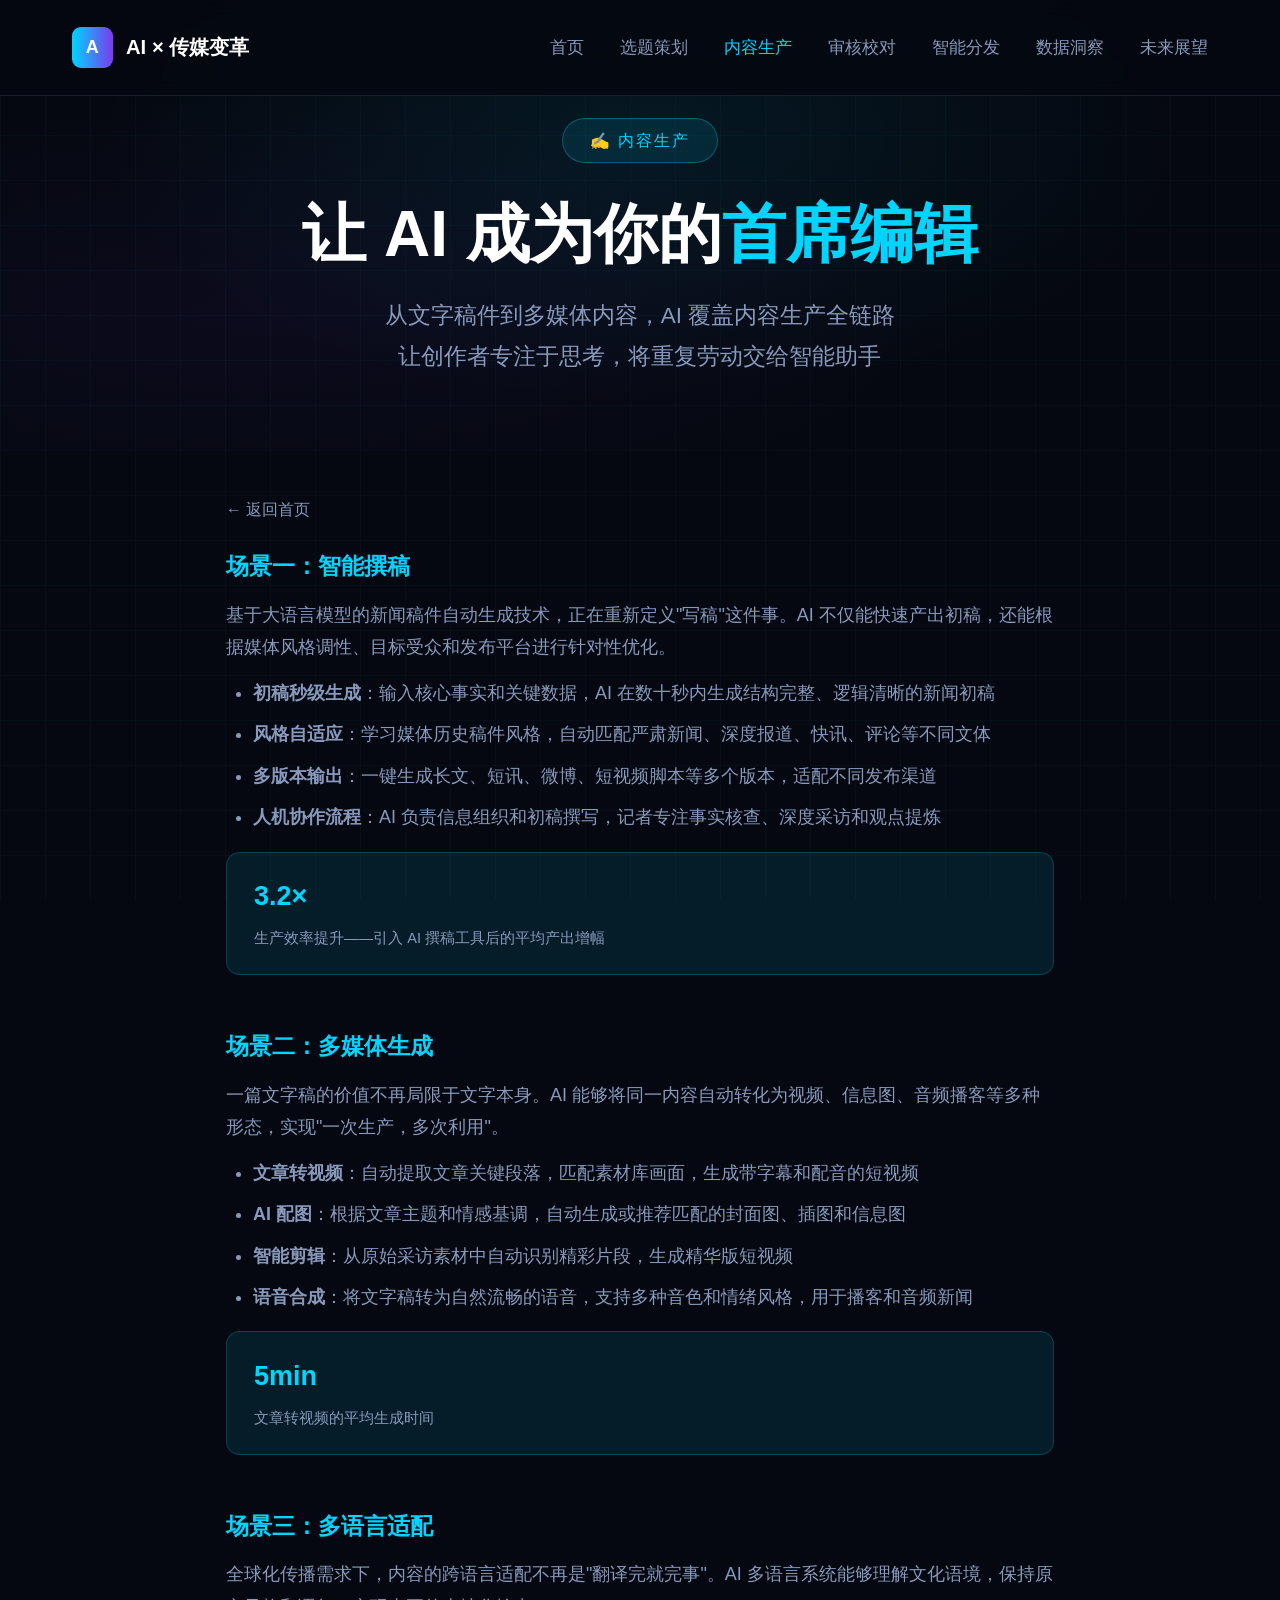
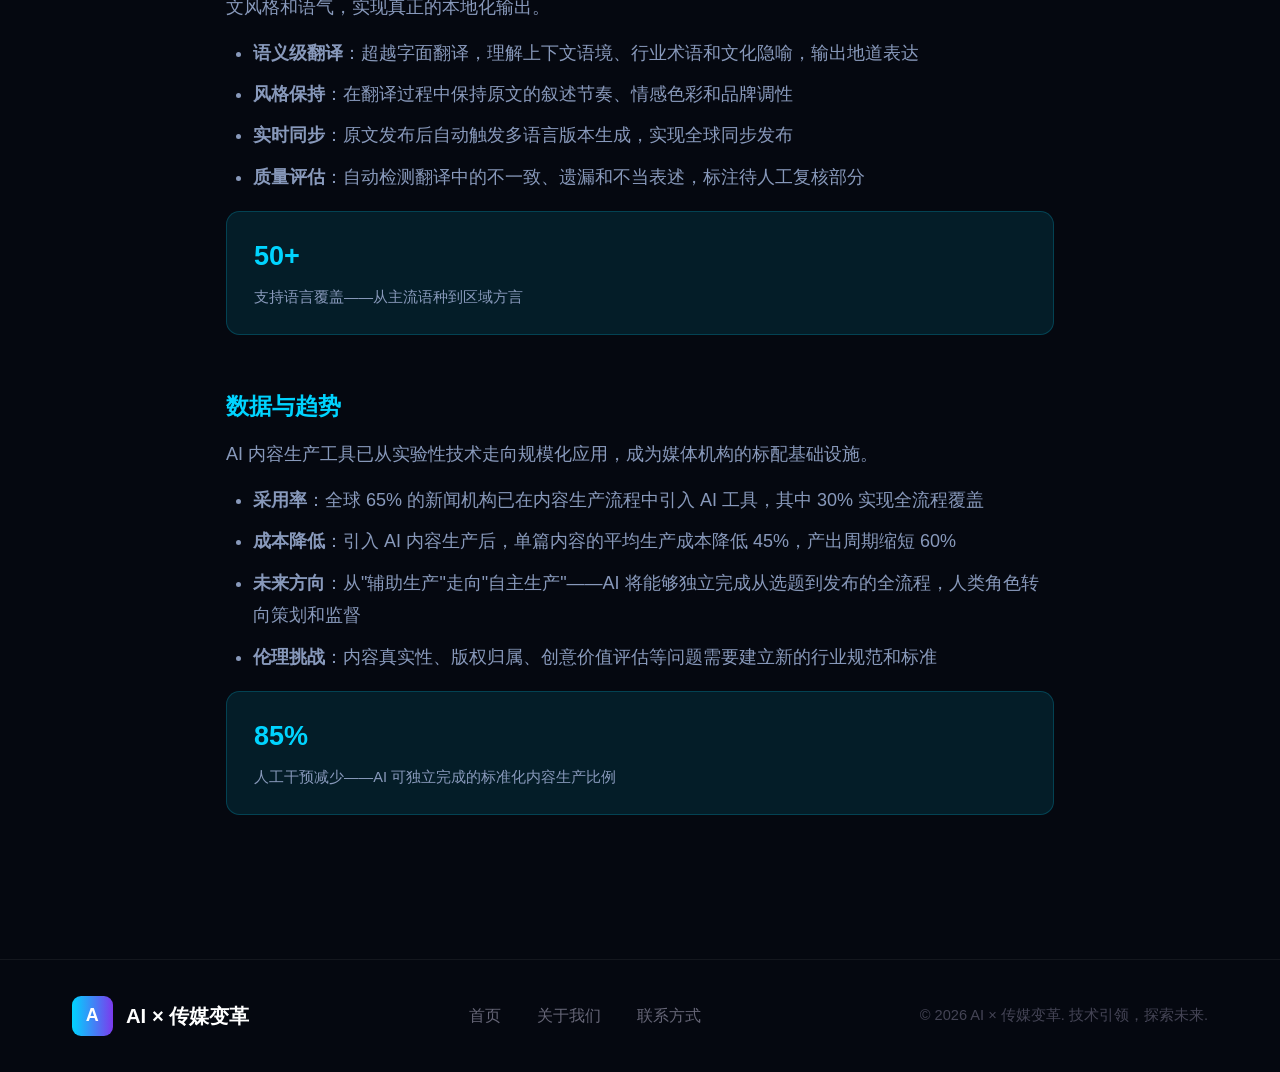
==== content-production.html @ c28b7c1d "fix: add anchor links so each card jumps to its specific section - Add unique id attributes to all 1" ====
<!DOCTYPE html>
<html lang="zh-CN">
<head>
  <meta charset="UTF-8">
  <meta name="viewport" content="width=device-width, initial-scale=1.0">
  <meta name="description" content="AI如何革新传媒内容生产——智能撰稿、多媒体生成、多语言适配">
  <title>内容生产 | AI × 传媒变革</title>
  <link rel="stylesheet" href="styles.css">
  <style>
    .detail-hero {
      min-height: 50vh; padding-top: 5rem;
      display: flex; align-items: center; justify-content: center; text-align: center;
      background: radial-gradient(ellipse at 50% 30%, color-mix(in srgb, var(--theme-color) 8%, transparent) 0%, transparent 60%),
        radial-gradient(ellipse at 20% 70%, rgba(124, 58, 237, 0.06) 0%, transparent 50%);
    }
    .detail-content { max-width: min(90vw, 50rem); margin: 0 auto; padding: 2.5rem 2rem 5rem; }
    .detail-section { margin-bottom: 3rem; }
    .detail-section h3 { font-size: 1.25rem; margin-bottom: 0.75rem; color: var(--theme-color, var(--cyan)); }
    .detail-section p { color: var(--text-secondary); line-height: 1.8; margin-bottom: 0.75rem; }
    .detail-section ul { color: var(--text-secondary); line-height: 1.8; padding-left: 1.5rem; }
    .detail-section li { margin-bottom: 0.5rem; }
    .detail-back { display: inline-flex; align-items: center; gap: 0.5rem; color: var(--text-secondary); font-size: 0.875rem; margin-bottom: 1.5rem; transition: color 0.3s; }
    .detail-back:hover { color: var(--cyan); }
    .detail-highlight { background: color-mix(in srgb, var(--theme-color) 10%, transparent); border: 1px solid color-mix(in srgb, var(--theme-color) 20%, transparent); border-radius: 0.75rem; padding: 1.25rem 1.5rem; margin: 1rem 0; }
    .detail-highlight strong { color: var(--theme-color); font-size: 1.5rem; display: block; margin-bottom: 0.25rem; }
    .detail-highlight span { color: var(--text-secondary); font-size: 0.8125rem; }
  </style>
</head>
<body style="--theme-color: var(--cyan);">
  <nav class="navbar">
    <div class="navbar__logo">
      <div class="navbar__logo-icon">A</div>
      <span class="navbar__logo-text">AI × 传媒变革</span>
    </div>
    <div class="navbar__links">
      <a href="index.html" class="navbar__link">首页</a>
      <a href="index.html#topic" class="navbar__link">选题策划</a>
      <a href="index.html#produce" class="navbar__link navbar__link--active">内容生产</a>
      <a href="index.html#review" class="navbar__link">审核校对</a>
      <a href="index.html#distribute" class="navbar__link">智能分发</a>
      <a href="index.html#insight" class="navbar__link">数据洞察</a>
      <a href="index.html#future" class="navbar__link">未来展望</a>
    </div>
  </nav>

  <section class="detail-hero">
    <div class="hero__grid-bg"></div>
    <div class="hero__content">
      <div class="hero__badge">✍️ 内容生产</div>
      <h1 class="hero__title">让 AI 成为你的<span style="color: var(--cyan)">首席编辑</span></h1>
      <p class="hero__subtitle">从文字稿件到多媒体内容，AI 覆盖内容生产全链路<br>让创作者专注于思考，将重复劳动交给智能助手</p>
    </div>
  </section>

  <main class="detail-content">
    <a href="index.html" class="detail-back">← 返回首页</a>

    <article class="detail-section" id="smart-writing">
      <h3>场景一：智能撰稿</h3>
      <p>基于大语言模型的新闻稿件自动生成技术，正在重新定义"写稿"这件事。AI 不仅能快速产出初稿，还能根据媒体风格调性、目标受众和发布平台进行针对性优化。</p>
      <ul>
        <li><strong>初稿秒级生成</strong>：输入核心事实和关键数据，AI 在数十秒内生成结构完整、逻辑清晰的新闻初稿</li>
        <li><strong>风格自适应</strong>：学习媒体历史稿件风格，自动匹配严肃新闻、深度报道、快讯、评论等不同文体</li>
        <li><strong>多版本输出</strong>：一键生成长文、短讯、微博、短视频脚本等多个版本，适配不同发布渠道</li>
        <li><strong>人机协作流程</strong>：AI 负责信息组织和初稿撰写，记者专注事实核查、深度采访和观点提炼</li>
      </ul>
      <div class="detail-highlight">
        <strong>3.2×</strong>
        <span>生产效率提升——引入 AI 撰稿工具后的平均产出增幅</span>
      </div>
    </article>

    <article class="detail-section" id="multimedia-generation">
      <h3>场景二：多媒体生成</strong></h3>
      <p>一篇文字稿的价值不再局限于文字本身。AI 能够将同一内容自动转化为视频、信息图、音频播客等多种形态，实现"一次生产，多次利用"。</p>
      <ul>
        <li><strong>文章转视频</strong>：自动提取文章关键段落，匹配素材库画面，生成带字幕和配音的短视频</li>
        <li><strong>AI 配图</strong>：根据文章主题和情感基调，自动生成或推荐匹配的封面图、插图和信息图</li>
        <li><strong>智能剪辑</strong>：从原始采访素材中自动识别精彩片段，生成精华版短视频</li>
        <li><strong>语音合成</strong>：将文字稿转为自然流畅的语音，支持多种音色和情绪风格，用于播客和音频新闻</li>
      </ul>
      <div class="detail-highlight">
        <strong>5min</strong>
        <span>文章转视频的平均生成时间</span>
      </div>
    </article>

    <article class="detail-section" id="multilingual-adaptation">
      <h3>场景三：多语言适配</h3>
      <p>全球化传播需求下，内容的跨语言适配不再是"翻译完就完事"。AI 多语言系统能够理解文化语境，保持原文风格和语气，实现真正的本地化输出。</p>
      <ul>
        <li><strong>语义级翻译</strong>：超越字面翻译，理解上下文语境、行业术语和文化隐喻，输出地道表达</li>
        <li><strong>风格保持</strong>：在翻译过程中保持原文的叙述节奏、情感色彩和品牌调性</li>
        <li><strong>实时同步</strong>：原文发布后自动触发多语言版本生成，实现全球同步发布</li>
        <li><strong>质量评估</strong>：自动检测翻译中的不一致、遗漏和不当表述，标注待人工复核部分</li>
      </ul>
      <div class="detail-highlight">
        <strong>50+</strong>
        <span>支持语言覆盖——从主流语种到区域方言</span>
      </div>
    </article>

    <article class="detail-section">
      <h3>数据与趋势</h3>
      <p>AI 内容生产工具已从实验性技术走向规模化应用，成为媒体机构的标配基础设施。</p>
      <ul>
        <li><strong>采用率</strong>：全球 65% 的新闻机构已在内容生产流程中引入 AI 工具，其中 30% 实现全流程覆盖</li>
        <li><strong>成本降低</strong>：引入 AI 内容生产后，单篇内容的平均生产成本降低 45%，产出周期缩短 60%</li>
        <li><strong>未来方向</strong>：从"辅助生产"走向"自主生产"——AI 将能够独立完成从选题到发布的全流程，人类角色转向策划和监督</li>
        <li><strong>伦理挑战</strong>：内容真实性、版权归属、创意价值评估等问题需要建立新的行业规范和标准</li>
      </ul>
      <div class="detail-highlight">
        <strong>85%</strong>
        <span>人工干预减少——AI 可独立完成的标准化内容生产比例</span>
      </div>
    </article>
  </main>

  <footer class="footer">
    <div class="footer__inner">
      <div class="navbar__logo">
        <div class="navbar__logo-icon">A</div>
        <span class="navbar__logo-text">AI × 传媒变革</span>
      </div>
      <div class="footer__links">
        <a href="index.html">首页</a>
        <a href="#">关于我们</a>
        <a href="#">联系方式</a>
      </div>
      <div class="footer__copyright">© 2026 AI × 传媒变革. 技术引领，探索未来.</div>
    </div>
  </footer>
  <script src="scripts.js"></script>
</body>
</html>
---- styles.css ----
*, *::before, *::after { margin: 0; padding: 0; box-sizing: border-box; }
:root {
  --bg: #050810;
  --bg-card: rgba(255,255,255,0.03);
  --text: #fff;
  --text-secondary: #8899bb;
  --text-muted: #667;
  --text-dim: #445;
  --cyan: #00d4ff;
  --purple: #7c3aed;
  --gold: #f59e0b;
  --green: #10b981;
  --orange: #f97316;
  --pink: #ec4899;
  --gradient: linear-gradient(90deg, #00d4ff, #7c3aed);
}

/* 基准字体随视口平滑缩放：小屏14px → 中屏16px → 大屏18px */
html {
  font-size: clamp(14px, 0.5vw + 12px, 18px);
  scroll-behavior: smooth;
}

body {
  font-family: -apple-system, BlinkMacSystemFont, "Segoe UI", Roboto, "PingFang SC", "Microsoft YaHei", sans-serif;
  background: var(--bg);
  color: var(--text);
  line-height: 1.6;
  overflow-x: hidden;
}
a { text-decoration: none; color: inherit; }

/* Navbar */
.navbar {
  position: fixed; top: 0; left: 0; right: 0; z-index: 100;
  display: flex; align-items: center; justify-content: space-between;
  padding: 1.5rem 4rem;
  background: rgba(5, 8, 16, 0.9);
  border-bottom: 1px solid rgba(0, 212, 255, 0.15);
  backdrop-filter: blur(10px);
  transition: box-shadow 0.3s, border-color 0.3s;
}
.navbar__logo { display: flex; align-items: center; gap: 0.75rem; }
.navbar__logo-icon {
  width: 2.25rem; height: 2.25rem; background: var(--gradient);
  border-radius: 0.5rem; display: flex; align-items: center; justify-content: center;
  font-size: 1rem; font-weight: bold; color: var(--text);
}
.navbar__logo-text { font-size: 1.125rem; font-weight: 600; }
.navbar__links { display: flex; gap: 2rem; }
.navbar__link { font-size: 0.9375rem; color: var(--text-secondary); transition: color 0.3s; }
.navbar__link:hover, .navbar__link--active { color: var(--cyan); }
.navbar__cta {
  background: var(--gradient); color: var(--text); padding: 0.625rem 1.5rem;
  border-radius: 1.5rem; font-size: 0.875rem; font-weight: 600; transition: box-shadow 0.3s;
}
.navbar__cta:hover { box-shadow: 0 0 1.25rem rgba(0, 212, 255, 0.4); }

/* Buttons */
.btn {
  display: inline-block; padding: 1rem 2.5rem; border-radius: 1.75rem;
  font-size: 1rem; font-weight: 600; transition: all 0.3s;
}
.btn--primary {
  background: linear-gradient(135deg, #00d4ff, #0099cc); color: var(--text);
  box-shadow: 0 0 1.25rem rgba(0, 212, 255, 0.3);
}
.btn--primary:hover { box-shadow: 0 0 1.875rem rgba(0, 212, 255, 0.5); transform: translateY(-2px); }
.btn--outline {
  border: 1px solid rgba(0, 212, 255, 0.4); color: var(--cyan);
}
.btn--outline:hover { border-color: var(--cyan); background: rgba(0, 212, 255, 0.05); transform: translateY(-2px); }

/* Hero */
.hero {
  position: relative; min-height: 100vh;
  display: flex; align-items: center; justify-content: center;
  text-align: center; padding: 9rem 4rem 4rem;
  background:
    radial-gradient(ellipse at 50% 30%, rgba(0, 212, 255, 0.08) 0%, transparent 60%),
    radial-gradient(ellipse at 20% 70%, rgba(124, 58, 237, 0.06) 0%, transparent 50%),
    radial-gradient(ellipse at 80% 70%, rgba(249, 115, 22, 0.04) 0%, transparent 50%);
}
.hero__grid-bg {
  position: absolute; inset: 0;
  background-image:
    linear-gradient(rgba(0, 212, 255, 0.03) 1px, transparent 1px),
    linear-gradient(90deg, rgba(0, 212, 255, 0.03) 1px, transparent 1px);
  background-size: 2.5rem 2.5rem; pointer-events: none;
}
.hero__content {
  position: relative; display: flex; flex-direction: column; align-items: center;
  width: min(90vw, 68rem);
}
.hero__badge {
  display: inline-block; background: rgba(0, 212, 255, 0.1);
  border: 1px solid rgba(0, 212, 255, 0.3); border-radius: 1.5rem;
  padding: 0.5rem 1.5rem; font-size: 0.875rem; color: var(--cyan); letter-spacing: 2px; margin-bottom: 2rem;
}
.hero__title {
  font-size: clamp(2.5rem, 5vw, 4.5rem);
  font-weight: 800; line-height: 1.1; margin-bottom: 1.5rem;
}
.hero__title-gradient {
  background: var(--gradient); -webkit-background-clip: text; -webkit-text-fill-color: transparent; background-clip: text;
}
.hero__subtitle { font-size: 1.25rem; color: var(--text-secondary); line-height: 1.8; margin-bottom: 2.5rem; }
.hero__buttons { display: flex; gap: 1.25rem; margin-bottom: 3rem; flex-wrap: wrap; justify-content: center; }
.hero__stats {
  display: flex; width: 100%; max-width: 45rem;
  background: var(--bg-card); border: 1px solid rgba(255, 255, 255, 0.06);
  border-radius: 1rem; overflow: hidden;
}
.hero__stat { flex: 1; padding: 1.75rem 1.25rem; text-align: center; border-right: 1px solid rgba(255, 255, 255, 0.06); }
.hero__stat:last-child { border-right: none; }
.hero__stat-value { font-size: 2.5rem; font-weight: 800; }
.hero__stat-label { font-size: 0.875rem; color: var(--text-muted); margin-top: 0.5rem; }
.hero__scroll-hint { margin-top: 2.5rem; font-size: 0.8125rem; color: var(--text-dim); animation: pulse 2s infinite; }
@keyframes pulse { 0%, 100% { opacity: 0.4; } 50% { opacity: 1; } }

/* Scene sections */
.scene { padding: 7rem 4rem; text-align: center; }
.scene--orange { --theme-color: var(--orange); }
.scene--cyan   { --theme-color: var(--cyan); }
.scene--purple { --theme-color: var(--purple); }
.scene--gold   { --theme-color: var(--gold); }
.scene--green  { --theme-color: var(--green); }
.scene--pink   { --theme-color: var(--pink); }

.scene__divider {
  width: 5rem; height: 0.25rem;
  background: linear-gradient(90deg, var(--theme-color), transparent);
  margin: 0 auto 2.5rem; border-radius: 2px;
}
.scene__label { display: inline-flex; align-items: center; gap: 0.75rem; margin-bottom: 1.25rem; }
.scene__icon {
  width: 2.75rem; height: 2.75rem;
  background: color-mix(in srgb, var(--theme-color) 15%, transparent);
  border: 1px solid color-mix(in srgb, var(--theme-color) 30%, transparent);
  border-radius: 0.625rem; display: flex; align-items: center; justify-content: center;
  font-size: 1.375rem;
}
.scene__label-text { font-size: 0.875rem; color: var(--theme-color); letter-spacing: 3px; text-transform: uppercase; }
.scene__title {
  font-size: clamp(1.75rem, 3vw, 2.5rem);
  font-weight: 700; margin-bottom: 1.25rem;
}
.scene__title em { font-style: normal; color: var(--theme-color); }
.scene__desc {
  font-size: 1.125rem; color: var(--text-secondary);
  width: min(90vw, 50rem); margin: 0 auto 3rem; line-height: 1.8;
}
.scene__cards {
  display: flex; gap: 1.5rem; justify-content: center; margin-bottom: 2.5rem; flex-wrap: wrap;
}
.scene__card {
  flex: 1 1 20rem; max-width: 24rem;
  background: color-mix(in srgb, var(--theme-color) 5%, transparent);
  border: 1px solid color-mix(in srgb, var(--theme-color) 15%, transparent);
  border-radius: 1rem; padding: 2.25rem 2rem; text-align: center;
  transition: all 0.3s; cursor: pointer;
}
.scene__card:hover {
  border-color: color-mix(in srgb, var(--theme-color) 40%, transparent);
  transform: translateY(-4px); box-shadow: 0 0.5rem 2rem color-mix(in srgb, var(--theme-color) 10%, transparent);
}
.scene__card-icon {
  width: 3.5rem; height: 3.5rem;
  background: color-mix(in srgb, var(--theme-color) 10%, transparent);
  border-radius: 0.875rem; display: flex; align-items: center; justify-content: center;
  margin: 0 auto 1rem; font-size: 1.625rem;
}
.scene__card-title { font-size: 1.25rem; font-weight: 600; margin-bottom: 0.75rem; }
.scene__card-desc { font-size: 0.9375rem; color: var(--text-secondary); line-height: 1.6; }
.scene__data {
  display: inline-flex;
  background: color-mix(in srgb, var(--theme-color) 5%, transparent);
  border: 1px solid color-mix(in srgb, var(--theme-color) 15%, transparent);
  border-radius: 1rem; overflow: hidden;
}
.scene__data-item {
  padding: 1.5rem 2.5rem; text-align: center;
  border-right: 1px solid color-mix(in srgb, var(--theme-color) 10%, transparent);
}
.scene__data-item:last-child { border-right: none; }
.scene__data-value { font-size: 2rem; font-weight: 800; color: var(--theme-color); }
.scene__data-label { font-size: 0.875rem; color: var(--text-muted); margin-top: 0.375rem; }

/* CTA Section */
.cta-section {
  position: relative; padding: 7rem 4rem; text-align: center;
  background: radial-gradient(ellipse at 50% 100%, rgba(0, 212, 255, 0.08) 0%, transparent 60%);
}
.cta-section__grid-bg {
  position: absolute; inset: 0;
  background-image: linear-gradient(rgba(0, 212, 255, 0.02) 1px, transparent 1px),
    linear-gradient(90deg, rgba(0, 212, 255, 0.02) 1px, transparent 1px);
  background-size: 2.5rem 2.5rem; pointer-events: none;
}
.cta-section__content { position: relative; }
.cta-section__divider {
  width: 5rem; height: 0.25rem;
  background: linear-gradient(90deg, transparent, #00d4ff, transparent);
  margin: 0 auto 2rem; border-radius: 2px;
}
.cta-section__title {
  font-size: clamp(1.75rem, 3.5vw, 2.625rem);
  font-weight: 700; margin-bottom: 1.25rem;
}
.cta-section__title-gradient {
  background: var(--gradient); -webkit-background-clip: text; -webkit-text-fill-color: transparent; background-clip: text;
}
.cta-section__subtitle { font-size: 1.125rem; color: var(--text-secondary); margin-bottom: 2.5rem; }
.cta-section__buttons { display: flex; gap: 1.25rem; justify-content: center; flex-wrap: wrap; }

/* Footer */
.footer { border-top: 1px solid rgba(255, 255, 255, 0.06); }
.footer__inner {
  display: flex; align-items: center; justify-content: space-between;
  padding: 2rem 4rem; flex-wrap: wrap; gap: 1rem;
}
.footer__links { display: flex; gap: 2rem; font-size: 0.875rem; color: var(--text-muted); }
.footer__links a:hover { color: var(--cyan); }
.footer__copyright { font-size: 0.8125rem; color: var(--text-dim); }

/* Scroll reveal animation */
.reveal {
  opacity: 0;
  transform: translateY(30px);
  transition: opacity 0.6s ease-out, transform 0.6s ease-out;
}
.reveal.visible {
  opacity: 1;
  transform: translateY(0);
}

/* Responsive */
@media (max-width: 768px) {
  .navbar { padding: 1rem 1.5rem; }
  .navbar__links { display: none; }
  .hero { padding: 7rem 1.5rem 2.5rem; }
  .hero__stats { flex-wrap: wrap; }
  .hero__stat { flex: 1 1 45%; border-bottom: 1px solid rgba(255,255,255,0.06); padding: 1rem 0.75rem; }
  .hero__stat:nth-child(2) { border-right: none; }
  .hero__stat:nth-child(3), .hero__stat:nth-child(4) { border-bottom: none; }
  .hero__buttons { flex-direction: column; align-items: center; }
  .scene { padding: 5rem 1.5rem; }
  .scene__cards { flex-direction: column; align-items: center; }
  .scene__card { flex: 1 1 auto; max-width: 100%; width: 100%; }
  .scene__data { flex-direction: column; width: 100%; }
  .scene__data-item { border-right: none; border-bottom: 1px solid color-mix(in srgb, var(--theme-color) 10%, transparent); padding: 0.875rem 1.5rem; }
  .scene__data-item:last-child { border-bottom: none; }
  .cta-section { padding: 5rem 1.5rem; }
  .footer__inner { padding: 1.5rem; flex-direction: column; text-align: center; }
}
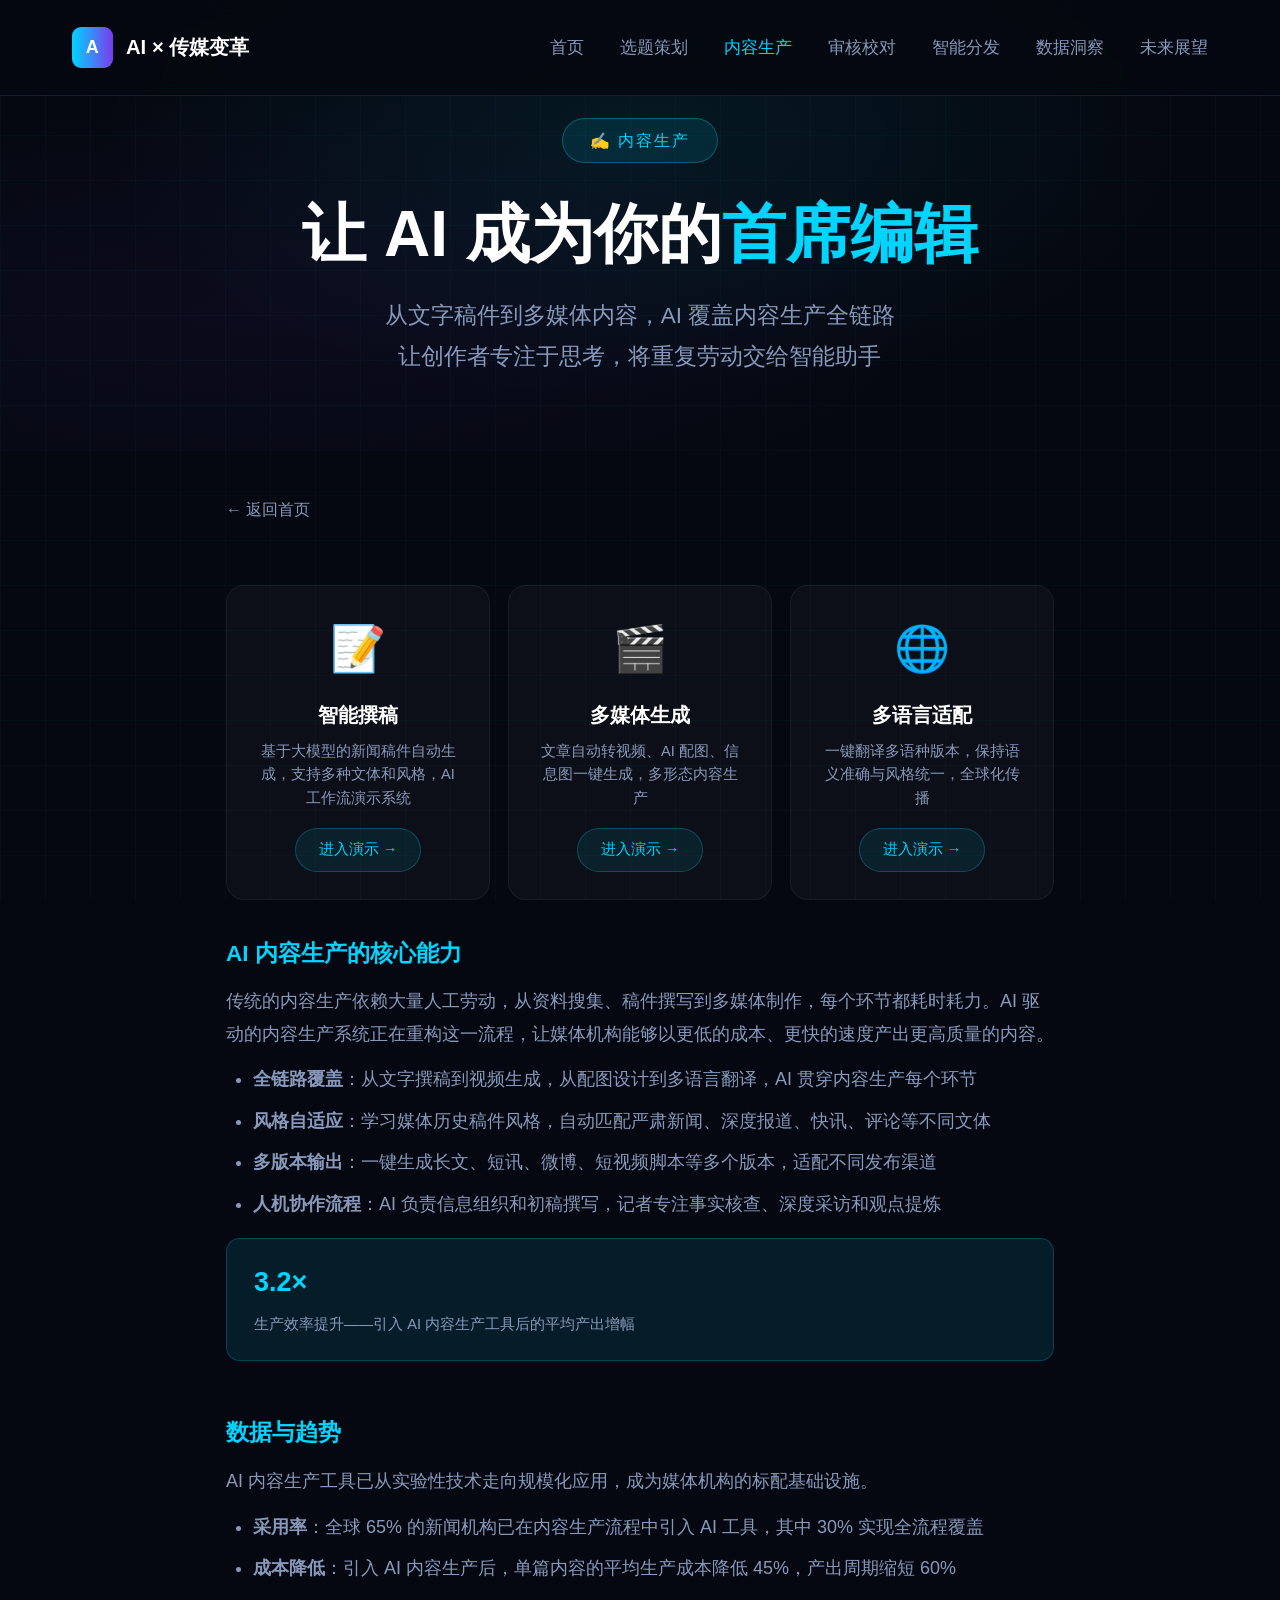
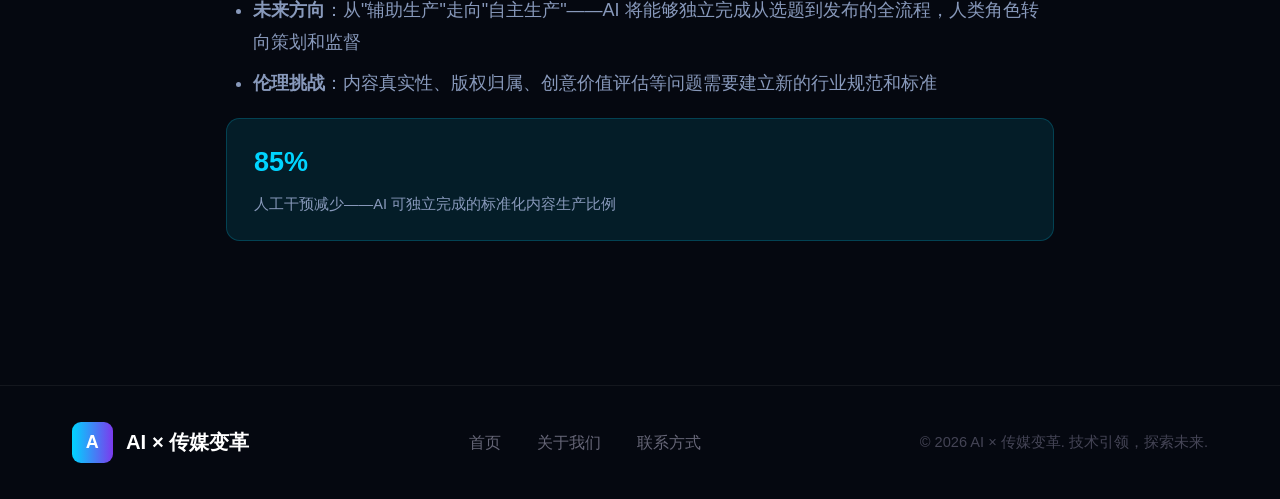
==== commit e0aeadb0: "refactor: 内容生产模块改造为概览中心页 + 新增智能撰稿工作流演示 - 重写 content-production.html 为概览中心页，包含三个子页卡片入口 - 新增 smart-wri" ====
--- a/content-production.html
+++ b/content-production.html
@@ -24,6 +24,48 @@
     .detail-highlight { background: color-mix(in srgb, var(--theme-color) 10%, transparent); border: 1px solid color-mix(in srgb, var(--theme-color) 20%, transparent); border-radius: 0.75rem; padding: 1.25rem 1.5rem; margin: 1rem 0; }
     .detail-highlight strong { color: var(--theme-color); font-size: 1.5rem; display: block; margin-bottom: 0.25rem; }
     .detail-highlight span { color: var(--text-secondary); font-size: 0.8125rem; }
+    .sub-page-cards {
+      display: grid;
+      grid-template-columns: repeat(3, 1fr);
+      gap: 1rem;
+      margin: 2rem 0;
+    }
+    @media (max-width: 768px) { .sub-page-cards { grid-template-columns: 1fr; } }
+    .sub-page-card {
+      background: var(--bg-card);
+      border: 1px solid rgba(255,255,255,0.05);
+      border-radius: 1rem;
+      padding: 1.5rem;
+      text-align: center;
+      transition: all 0.3s;
+      cursor: pointer;
+      text-decoration: none;
+      color: inherit;
+      display: block;
+    }
+    .sub-page-card:hover {
+      transform: translateY(-4px);
+      border-color: rgba(6, 182, 212, 0.3);
+      box-shadow: 0 8px 32px rgba(6, 182, 212, 0.1);
+    }
+    .sub-page-card__icon { font-size: 2.5rem; margin-bottom: 0.75rem; }
+    .sub-page-card__title { font-size: 1.125rem; font-weight: 600; margin-bottom: 0.5rem; }
+    .sub-page-card__desc { font-size: 0.8125rem; color: var(--text-secondary); line-height: 1.6; }
+    .sub-page-card__cta {
+      display: inline-block;
+      margin-top: 1rem;
+      padding: 0.5rem 1.25rem;
+      border-radius: 2rem;
+      font-size: 0.8125rem;
+      background: rgba(6, 182, 212, 0.1);
+      border: 1px solid rgba(6, 182, 212, 0.3);
+      color: var(--cyan);
+      transition: all 0.3s;
+    }
+    .sub-page-card:hover .sub-page-card__cta {
+      background: var(--cyan);
+      color: #fff;
+    }
   </style>
 </head>
 <body style="--theme-color: var(--cyan);">
@@ -55,48 +97,39 @@
   <main class="detail-content">
     <a href="index.html" class="detail-back">← 返回首页</a>
 
-    <article class="detail-section" id="smart-writing">
-      <h3>场景一：智能撰稿</h3>
-      <p>基于大语言模型的新闻稿件自动生成技术，正在重新定义"写稿"这件事。AI 不仅能快速产出初稿，还能根据媒体风格调性、目标受众和发布平台进行针对性优化。</p>
+    <div class="sub-page-cards">
+      <a href="smart-writing.html" class="sub-page-card">
+        <div class="sub-page-card__icon">📝</div>
+        <div class="sub-page-card__title">智能撰稿</div>
+        <div class="sub-page-card__desc">基于大模型的新闻稿件自动生成，支持多种文体和风格，AI 工作流演示系统</div>
+        <div class="sub-page-card__cta">进入演示 →</div>
+      </a>
+      <a href="multimedia-generation.html" class="sub-page-card">
+        <div class="sub-page-card__icon">🎬</div>
+        <div class="sub-page-card__title">多媒体生成</div>
+        <div class="sub-page-card__desc">文章自动转视频、AI 配图、信息图一键生成，多形态内容生产</div>
+        <div class="sub-page-card__cta">进入演示 →</div>
+      </a>
+      <a href="multilingual-adaptation.html" class="sub-page-card">
+        <div class="sub-page-card__icon">🌐</div>
+        <div class="sub-page-card__title">多语言适配</div>
+        <div class="sub-page-card__desc">一键翻译多语种版本，保持语义准确与风格统一，全球化传播</div>
+        <div class="sub-page-card__cta">进入演示 →</div>
+      </a>
+    </div>
+
+    <article class="detail-section">
+      <h3>AI 内容生产的核心能力</h3>
+      <p>传统的内容生产依赖大量人工劳动，从资料搜集、稿件撰写到多媒体制作，每个环节都耗时耗力。AI 驱动的内容生产系统正在重构这一流程，让媒体机构能够以更低的成本、更快的速度产出更高质量的内容。</p>
       <ul>
-        <li><strong>初稿秒级生成</strong>：输入核心事实和关键数据，AI 在数十秒内生成结构完整、逻辑清晰的新闻初稿</li>
+        <li><strong>全链路覆盖</strong>：从文字撰稿到视频生成，从配图设计到多语言翻译，AI 贯穿内容生产每个环节</li>
         <li><strong>风格自适应</strong>：学习媒体历史稿件风格，自动匹配严肃新闻、深度报道、快讯、评论等不同文体</li>
         <li><strong>多版本输出</strong>：一键生成长文、短讯、微博、短视频脚本等多个版本，适配不同发布渠道</li>
         <li><strong>人机协作流程</strong>：AI 负责信息组织和初稿撰写，记者专注事实核查、深度采访和观点提炼</li>
       </ul>
       <div class="detail-highlight">
         <strong>3.2×</strong>
-        <span>生产效率提升——引入 AI 撰稿工具后的平均产出增幅</span>
-      </div>
-    </article>
-
-    <article class="detail-section" id="multimedia-generation">
-      <h3>场景二：多媒体生成</strong></h3>
-      <p>一篇文字稿的价值不再局限于文字本身。AI 能够将同一内容自动转化为视频、信息图、音频播客等多种形态，实现"一次生产，多次利用"。</p>
-      <ul>
-        <li><strong>文章转视频</strong>：自动提取文章关键段落，匹配素材库画面，生成带字幕和配音的短视频</li>
-        <li><strong>AI 配图</strong>：根据文章主题和情感基调，自动生成或推荐匹配的封面图、插图和信息图</li>
-        <li><strong>智能剪辑</strong>：从原始采访素材中自动识别精彩片段，生成精华版短视频</li>
-        <li><strong>语音合成</strong>：将文字稿转为自然流畅的语音，支持多种音色和情绪风格，用于播客和音频新闻</li>
-      </ul>
-      <div class="detail-highlight">
-        <strong>5min</strong>
-        <span>文章转视频的平均生成时间</span>
-      </div>
-    </article>
-
-    <article class="detail-section" id="multilingual-adaptation">
-      <h3>场景三：多语言适配</h3>
-      <p>全球化传播需求下，内容的跨语言适配不再是"翻译完就完事"。AI 多语言系统能够理解文化语境，保持原文风格和语气，实现真正的本地化输出。</p>
-      <ul>
-        <li><strong>语义级翻译</strong>：超越字面翻译，理解上下文语境、行业术语和文化隐喻，输出地道表达</li>
-        <li><strong>风格保持</strong>：在翻译过程中保持原文的叙述节奏、情感色彩和品牌调性</li>
-        <li><strong>实时同步</strong>：原文发布后自动触发多语言版本生成，实现全球同步发布</li>
-        <li><strong>质量评估</strong>：自动检测翻译中的不一致、遗漏和不当表述，标注待人工复核部分</li>
-      </ul>
-      <div class="detail-highlight">
-        <strong>50+</strong>
-        <span>支持语言覆盖——从主流语种到区域方言</span>
+        <span>生产效率提升——引入 AI 内容生产工具后的平均产出增幅</span>
       </div>
     </article>
 
